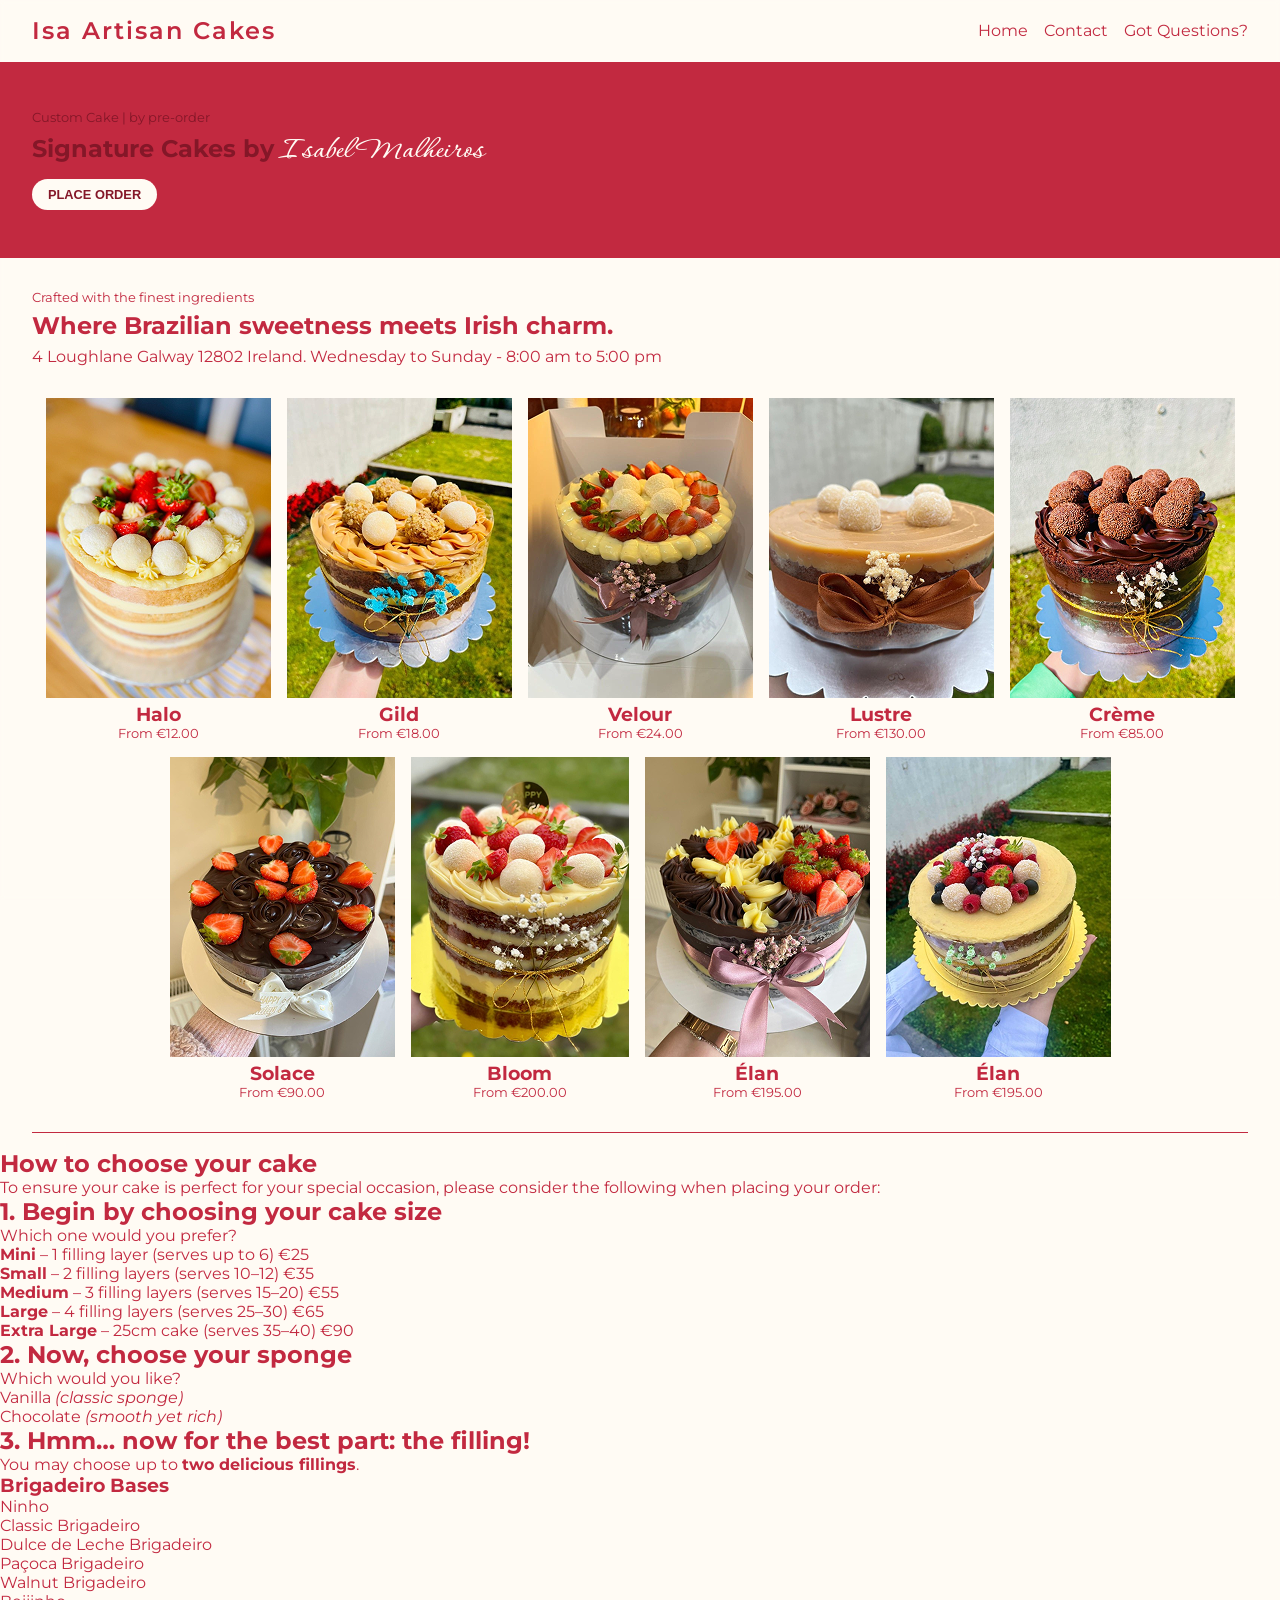
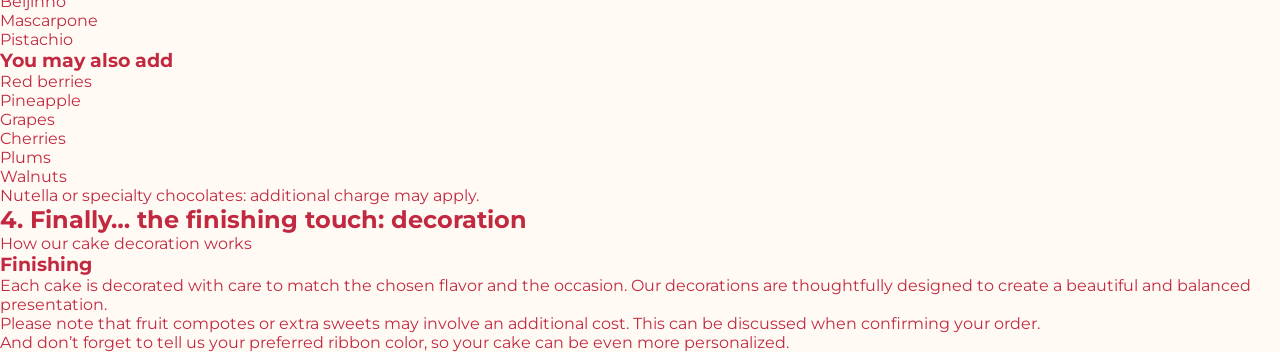
==== signatureCakes.html @ b4a05078 "Add site assets, styles and pages Add initial website content for Isa Artisan Cakes: include Brittan" ====
<!DOCTYPE html>
<html lang="en">
<head>
    <link rel="preconnect" href="https://fonts.googleapis.com">
    <link rel="preconnect" href="https://fonts.gstatic.com" crossorigin>
    <meta charset="UTF-8">
    <meta name="viewport" content="width=device-width, initial-scale=1.0">
    <title>Signature Cakes</title>
    <link rel="stylesheet" href="signatureCakes.css">
    <link href="https://fonts.googleapis.com/css2?family=Corinthia:wght@400;700&family=Montserrat:ital,wght@0,100..900;1,100..900&display=swap" rel="stylesheet">
</head>
<body>
        <header>
        <div class="header_logo">
            <span class="full-name">Isa Artisan Cakes</span>
            <span class="short-name">Isa Cakes</span>
        </div>
        
        <nav class="bigScreenMenuTab">
            <ul>
                <li><a href="#">Home</a></li>
                <li><a href="#">Contact</a></li>
                <li><a href="#">Got Questions?</a></li>
            </ul>
        </nav>

        <button class="hamburgerIcon" id="hamburguerIcon"  aria-label="Open menu" onclick="OpenTab()"><img src="assets/images/menuLight.png" alt=""></button>

        <nav class="hamburguerMenuTab" id="menuTab">
            <button class="closeIcon" id="closeIcon"  aria-label="close menu" onclick="CloseTab()"><img src="assets/images/close.png" alt=""></button>
            
            <ul>
                <li><a href="#">Home</a></li>
                <li><a href="#">Contact</a></li>
                <li><a href="#">Got Questions?</a></li>
            </ul>
        </nav>
    </header>

    <section class="firstSection">
        <p class="preOrder">Custom Cake | by pre-order</p>
        <h1>Signature Cakes by <span class="name">Isabel Malheiros</span> </h1>
        <button>PLACE ORDER</button>
    </section>

    <main>
        <div class="txtMain">
            <p class="craft">Crafted with the finest ingredients</p>
            <p class="emphasis">Where Brazilian sweetness meets Irish charm.</p>
            <p class="adress">4 Loughlane Galway 12802 Ireland. Wednesday to Sunday - 8:00 am to 5:00 pm</p>
        </div>
         <section id="images-creations">

            <figure>
                <img src="assets/images/2.png" alt="">
                <figcaption>
                    <h2>Halo</h2>
                    <p>From €12.00</p>
                </figcaption>
            </figure>
            <figure>
                <img src="assets/images/3.png" alt="">
                <figcaption>
                    <h2>Gild</h2>
                    <p>From €18.00</p>
                </figcaption>
            </figure>
            <figure>
                <img src="assets/images/5.png" alt="">
                <figcaption>
                    <h2>Velour</h2>
                    <p>From €24.00</p>
                </figcaption>
            </figure>

            <figure>
                <img src="assets/images/6.png" alt="">
                <figcaption>
                    <h2>Lustre</h2>
                    <p>From €130.00</p>
                </figcaption>
            </figure>
            <figure>
                <img src="assets/images/7.png" alt="">
                <figcaption>
                    <h2>Crème</h2>
                    <p>From €85.00</p>
                </figcaption>
            </figure>
            <figure>
                <img src="assets/images/8.png" alt="">
                <figcaption>
                    <h2>Solace</h2>
                    <p>From €90.00</p>
                </figcaption>
            </figure>
            <figure>
                <img src="assets/images/9.png" alt="">
                <figcaption>
                    <h2>Bloom</h2>
                    <p>From €200.00</p>
                </figcaption>
            </figure>
            <figure>
                <img src="assets/images/10.png" alt="">
                <figcaption>
                    <h2>Élan</h2>
                    <p>From €195.00</p>
                </figcaption>
            </figure>
            <figure>
                <img src="assets/images/11.png" alt="">
                <figcaption>
                    <h2>Élan</h2>
                    <p>From €195.00</p>
                </figcaption>
            </figure>
        </section>

        <section class="choosingCake">
            <h2>How to choose your cake</h2>
            <p>To ensure your cake is perfect for your special occasion, please consider the following when placing your order:</p>

            <div class="step">
                <h2>1. Begin by choosing your cake size</h2>
                <p class="subtitle">Which one would you prefer?</p>

        <ul class="options">
            <li>
                <span><strong>Mini</strong> – 1 filling layer (serves up to 6)</span>
                <span class="price">€25</span>
            </li>

            <li>
                <span><strong>Small</strong> – 2 filling layers (serves 10–12)</span>
                <span class="price">€35</span>
            </li>

            <li>
                <span><strong>Medium</strong> – 3 filling layers (serves 15–20)</span>
                <span class="price">€55</span>
            </li>

            <li>
                <span><strong>Large</strong> – 4 filling layers (serves 25–30)</span>
                <span class="price">€65</span>
            </li>

            <li>
                <span><strong>Extra Large</strong> – 25cm cake (serves 35–40)</span>
                <span class="price">€90</span>
            </li>
        </ul>
    </div>


    <div class="step">
        <h2>2. Now, choose your sponge</h2>
        <p class="subtitle">Which would you like?</p>

        <ul class="options">
            <li>Vanilla <em>(classic sponge)</em></li>
            <li>Chocolate <em>(smooth yet rich)</em></li>
        </ul>
    </div>

    <h2>3. Hmm… now for the best part: the filling!</h2>
<p>You may choose up to <strong>two delicious fillings</strong>.</p>

<div class="fillings">

<div class="filling-group">
<h3>Brigadeiro Bases</h3>
<ul>
<li>Ninho</li>
<li>Classic Brigadeiro</li>
<li>Dulce de Leche Brigadeiro</li>
<li>Paçoca Brigadeiro</li>
<li>Walnut Brigadeiro</li>
<li>Beijinho</li>
<li>Mascarpone</li>
<li>Pistachio</li>
</ul>
</div>

<div class="filling-group">
<h3>You may also add</h3>
<ul>
<li>Red berries</li>
<li>Pineapple</li>
<li>Grapes</li>
<li>Cherries</li>
<li>Plums</li>
<li>Walnuts</li>
</ul>

<p class="extra-note">
Nutella or specialty chocolates: additional charge may apply.
</p>

</div>

</div>
</section>


<section class="step4">

<h2>4. Finally… the finishing touch: decoration</h2>
<p class="subtitle">How our cake decoration works</p>

<div class="finalization">

<h3>Finishing</h3>

<p>
Each cake is decorated with care to match the chosen flavor and the occasion.
Our decorations are thoughtfully designed to create a beautiful and balanced presentation.
</p>

<p>
Please note that fruit compotes or extra sweets may involve an additional cost.
This can be discussed when confirming your order.
</p>

<p>
And don’t forget to tell us your preferred ribbon color,
so your cake can be even more personalized.
</p>

</div>

        </section>
    </main>
</body>


<script>

    function OpenTab() {
        let menuTab = document.getElementById("menuTab");
        if(menuTab.style.display === "block"){
            menuTab.style.display = "none";
        } else {
            menuTab.style.display = "block";}
            }
            
    function CloseTab() {
        let menuTab = document.getElementById("menuTab");
        menuTab.style.display = "none";
    }
</script>
</html>
---- signatureCakes.css ----
@import url(global.css);
    /* font-family: "brittany", sans-serif; */


body{
    width: 100vw;
    height: 100vh;
    font-family: "Montserrat", sans-serif;
    color: var(--mainColor);
    background-color: var(--colorFontbright2);
    backdrop-filter: blur(2px);
    @font-face {
    font-family: 'brittany';
    src: url(BrittanySignature.ttf) format('truetype');
    font-weight: normal;
}

}

/* ================HEADER================== */

header{
    display: flex;
    justify-content: space-between;
    padding: 1rem 2rem;
    border-bottom: .05rem solid var(--colorFontbright2);
    /* border-bottom: .5px solid var(--colorFontbright2); */
}

.header_logo .short-name{
    display: none;
}

.header_logo .full-name{
    display: inline;
    font-size: 1.5rem;
    letter-spacing: 2px;
    font-weight: 600;
}

/* header .header_logo{
    border: 1px solid rgb(252, 2, 2);
} */

header nav{
    /* border: 1px solid rgb(98, 243, 14); */
    display: flex;
    align-items: center;
}

header nav ul{
    display: flex;
    gap: 1rem;
    list-style: none;
    /* border: 1px solid rgb(252, 2, 2); */
}

header nav ul a{
    text-decoration: none;
    color: var(--mainColor);
}
header nav ul a:hover{
    color: var(--mainColor);
    font-weight: 400;
}

.hamburgerIcon{
    display: none;
}

.hamburguerMenuTab{
    display: none;
}


/* ====================FirstSection=========== */

.firstSection{
    background-color: var(--mainColor);
    color: var(--mainColorDark);
    padding: 3rem 2rem;
}

section .preOrder{
    font-size: .8rem;
    color: var(--mainColorDark);
    margin-bottom: .5rem;
}

section h1{
    font-size: 1.5rem;
    margin: .5rem 0rem;
}

section .name{
    font-family: "Corinthia", cursive;
    font-size: 2rem;
    color: var(--colorFontbright2);
}



section button{
    padding: .5rem 1rem;
    background-color: var(--colorFontbright2);
    border: none;
    border-radius: 20px;
    padding: .5rem 1rem;
    font-weight: 600;
    color: var(--mainColorDark);
    font-size: .8rem;
    cursor: pointer;
}

/* ====================Main=========== */

.txtMain{
    /* border: 1px solid rgb(252, 2, 2); */
    display: flex;
    flex-direction: column;
    gap: .4rem;
    margin: 2rem 2rem;
}

.craft{
    font-size: .8rem;
}

.emphasis{
    font-size: 1.5rem;
    font-weight: 700;
}

.adress{
    font-size: 1rem;
}

/* =====================Creations===========  */
#images-creations{
    border-bottom: .5px solid var(--mainColor);
    display: flex;
    justify-content: center;
    align-items: center;
    flex-wrap: wrap;
    gap: 1rem;
    margin: 1rem 2rem;
    text-align: center;
    padding-bottom: 2rem;
}

#images-creations h2{
    font-size: 1.2rem;
}

#images-creations p{
    font-size: .8rem;
}
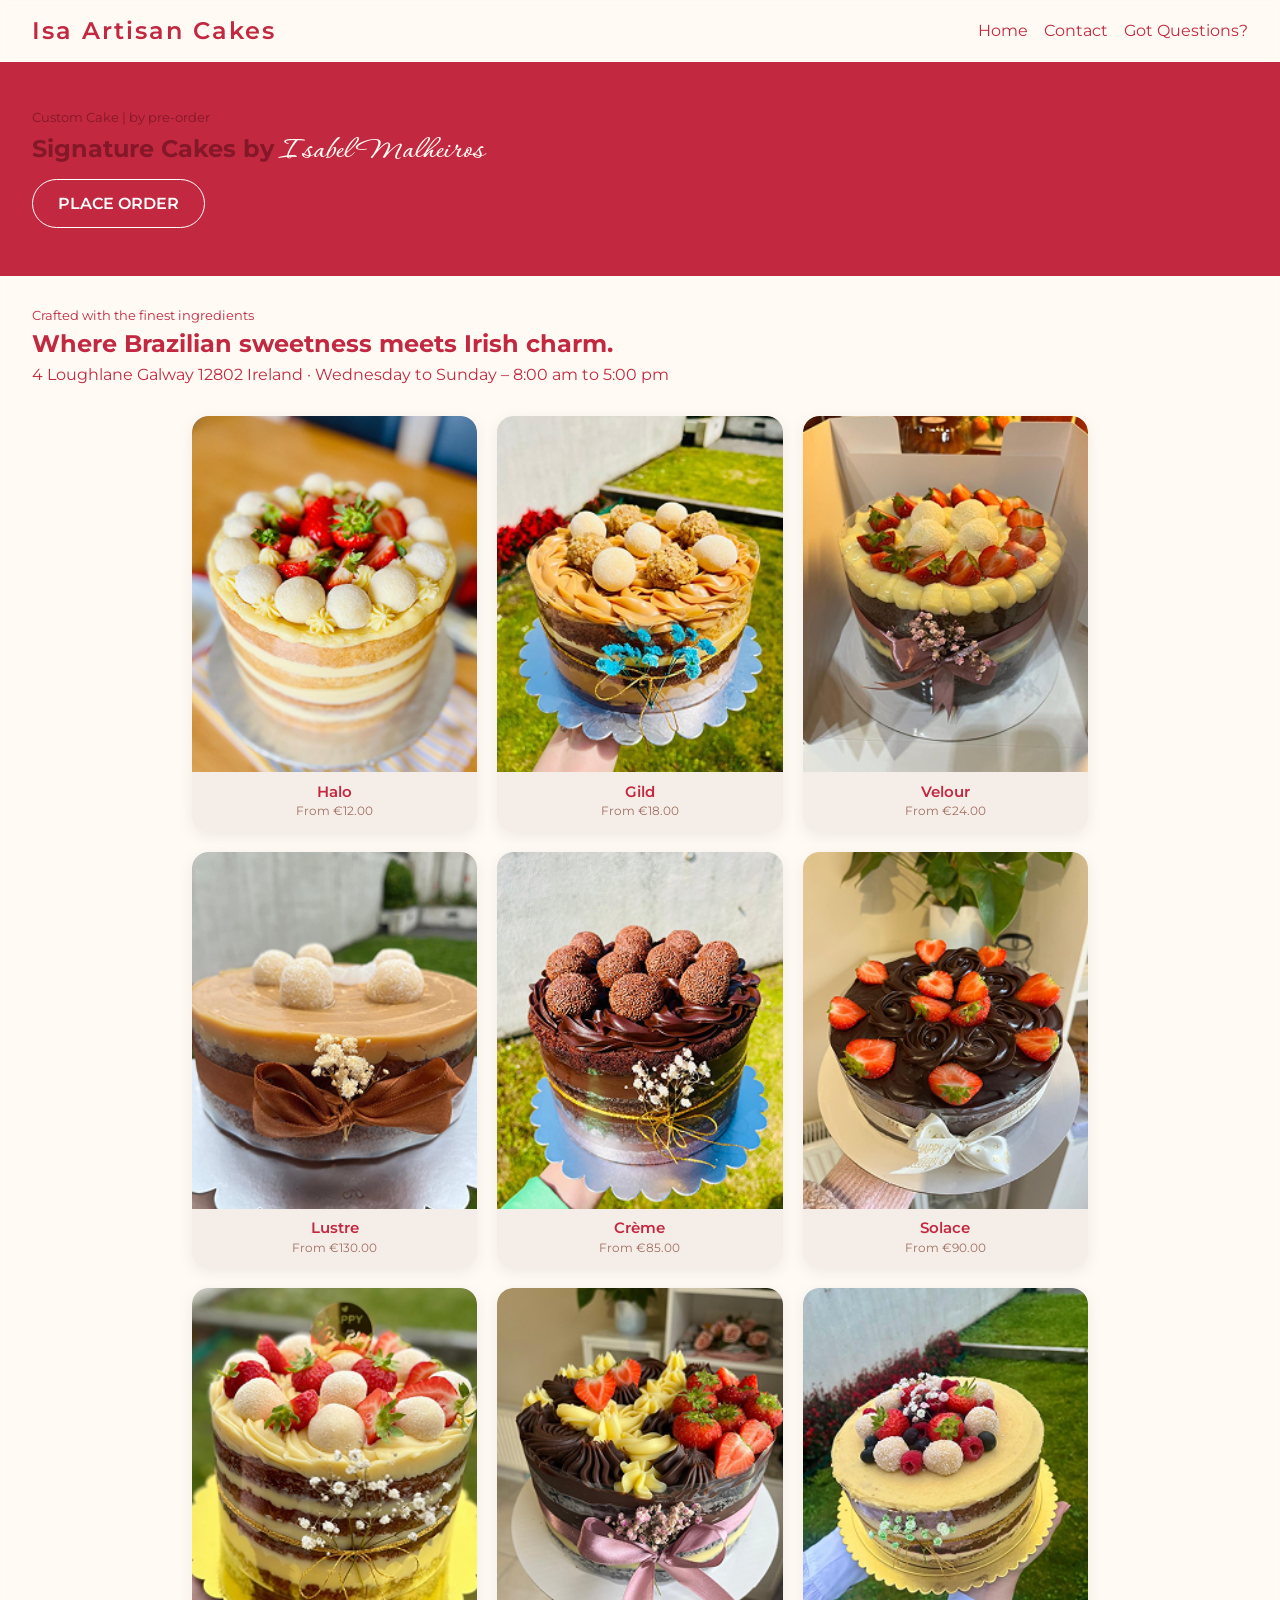
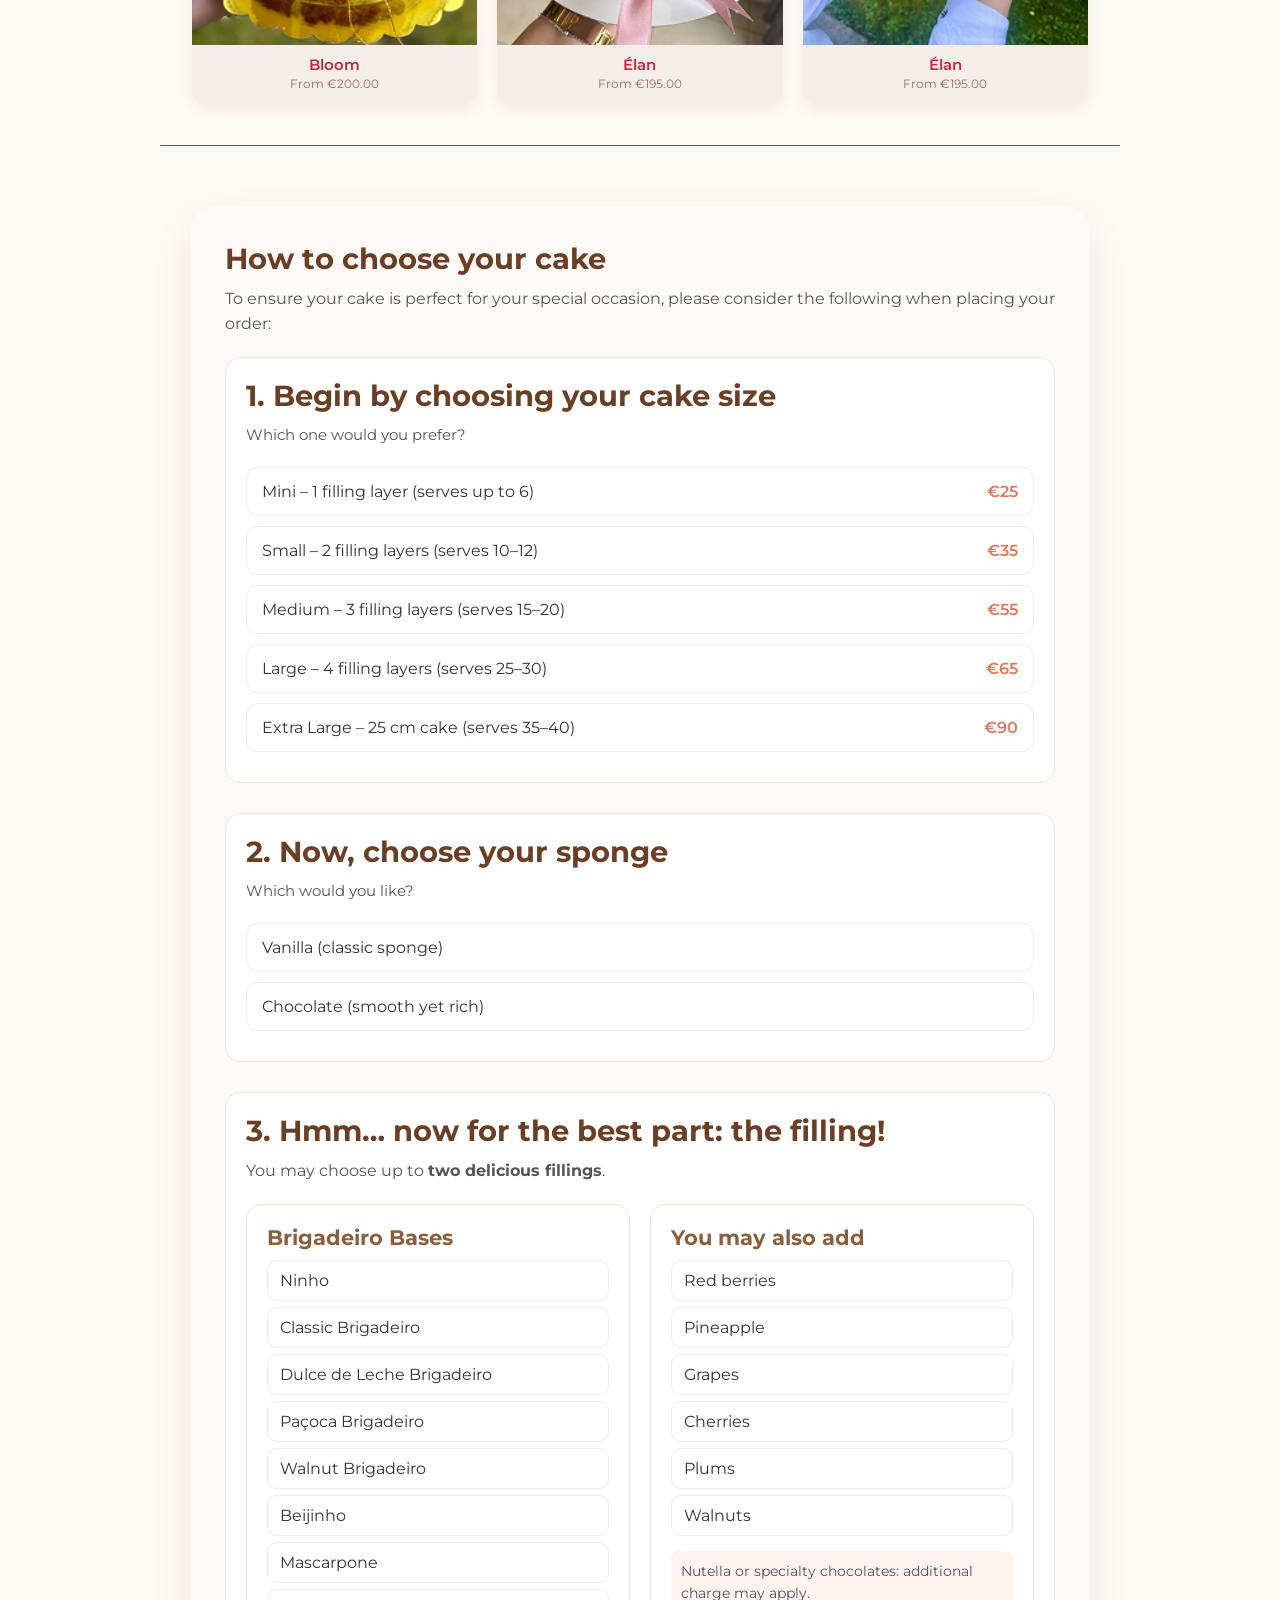
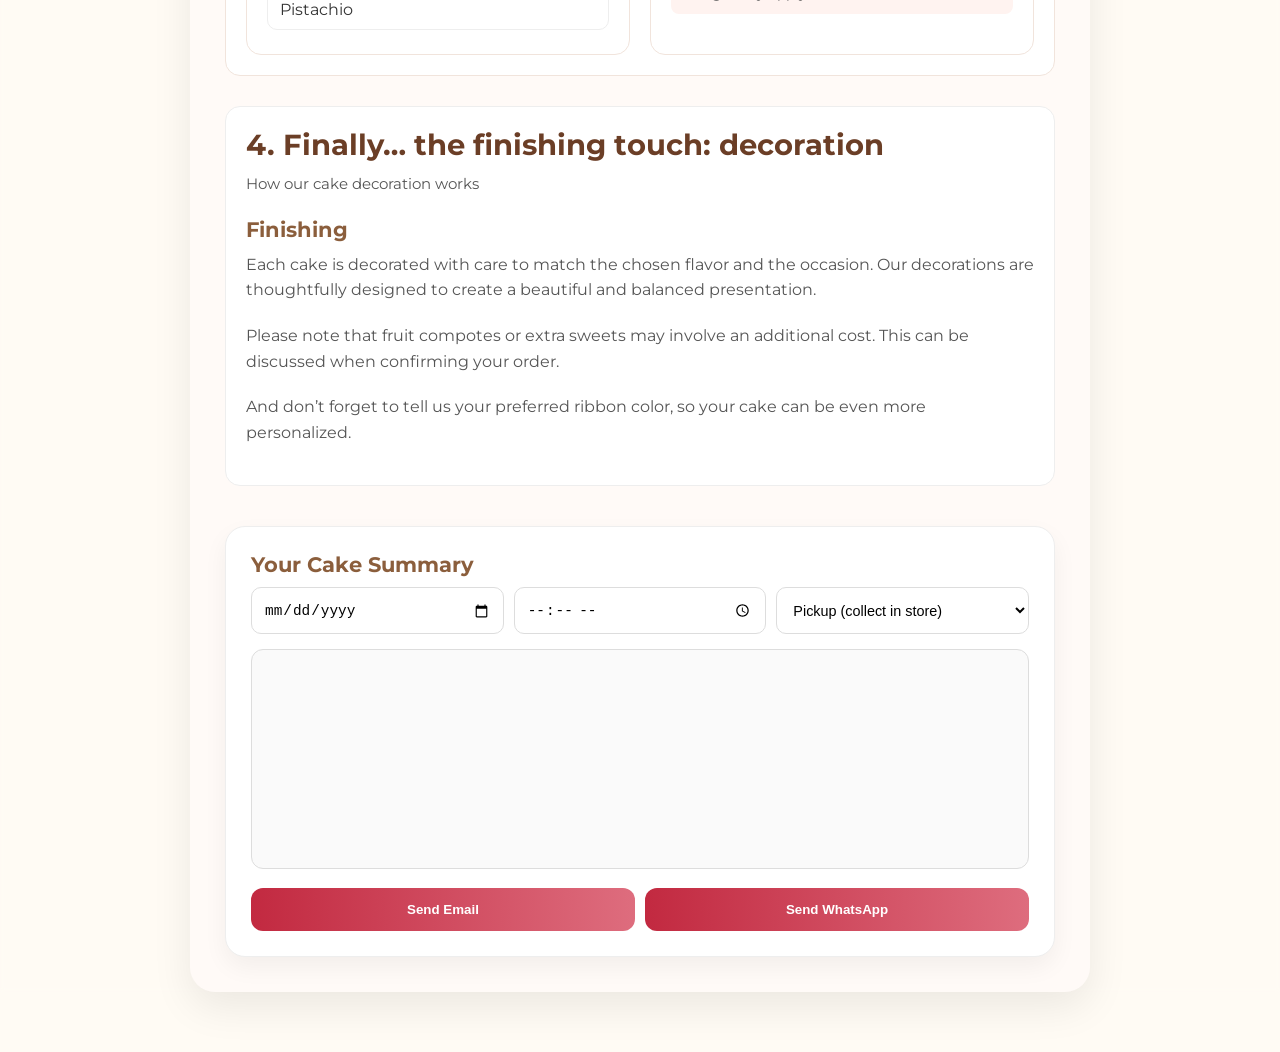
==== commit 32ae2968: "update css" ====
--- a/signatureCakes.html
+++ b/signatureCakes.html
@@ -1,253 +1,387 @@
 <!DOCTYPE html>
 <html lang="en">
-<head>
-    <link rel="preconnect" href="https://fonts.googleapis.com">
-    <link rel="preconnect" href="https://fonts.gstatic.com" crossorigin>
-    <meta charset="UTF-8">
-    <meta name="viewport" content="width=device-width, initial-scale=1.0">
-    <title>Signature Cakes</title>
-    <link rel="stylesheet" href="signatureCakes.css">
-    <link href="https://fonts.googleapis.com/css2?family=Corinthia:wght@400;700&family=Montserrat:ital,wght@0,100..900;1,100..900&display=swap" rel="stylesheet">
-</head>
-<body>
-        <header>
-        <div class="header_logo">
-            <span class="full-name">Isa Artisan Cakes</span>
-            <span class="short-name">Isa Cakes</span>
-        </div>
-        
-        <nav class="bigScreenMenuTab">
-            <ul>
-                <li><a href="#">Home</a></li>
-                <li><a href="#">Contact</a></li>
-                <li><a href="#">Got Questions?</a></li>
+  <head>
+    <meta charset="UTF-8" />
+    <meta name="viewport" content="width=device-width, initial-scale=1.0" />
+    <title>Isa Artisan Cakes</title>
+
+    <!-- Fonts -->
+    <link rel="preconnect" href="https://fonts.googleapis.com" />
+    <link rel="preconnect" href="https://fonts.gstatic.com" crossorigin />
+    <link
+      href="https://fonts.googleapis.com/css2?family=Corinthia:wght@400;700&family=Montserrat:ital,wght@0,100..900;1,100..900&display=swap"
+      rel="stylesheet"
+    />
+
+    <!-- Styles -->
+    <link rel="stylesheet" href="signatureCakes.css" />
+  </head>
+
+  <body>
+
+    <!-- ===================== HEADER ===================== -->
+    <header>
+
+      <div class="header_logo">
+        <span class="full-name">Isa Artisan Cakes</span>
+        <span class="short-name">Isa Cakes</span>
+      </div>
+
+      <!-- Desktop nav -->
+      <nav class="bigScreenMenuTab" aria-label="Main navigation">
+        <ul>
+          <li><a href="index.html">Home</a></li>
+          <li><a href="#">Contact</a></li>
+          <li><a href="#">Got Questions?</a></li>
+        </ul>
+      </nav>
+
+      <!-- Hamburger button -->
+      <button
+        class="hamburgerIcon"
+        id="hamburgerIcon"
+        aria-label="Open menu"
+        aria-expanded="false"
+        aria-controls="mobileMenu"
+        onclick="toggleMenu()"
+      >
+        <span></span>
+        <span></span>
+        <span></span>
+      </button>
+
+      <!-- Mobile nav -->
+      <nav
+        class="hamburguerMenuTab"
+        id="mobileMenu"
+        aria-label="Mobile navigation"
+        aria-hidden="true"
+      >
+        <ul>
+          <li><a href="#" onclick="closeMenu()">Home</a></li>
+          <li><a href="#" onclick="closeMenu()">Contact</a></li>
+          <li><a href="#" onclick="closeMenu()">Got Questions?</a></li>
+        </ul>
+      </nav>
+
+    </header>
+
+    <!-- ===================== HERO ===================== -->
+    <section class="firstSection" aria-label="Hero">
+      <p class="preOrder">Custom Cake | by pre-order</p>
+      <h1>Signature Cakes by <span class="name">Isabel Malheiros</span></h1>
+      <a href="#chooseCake" class="order-btn">PLACE ORDER</a>
+    </section>
+
+    <!-- ===================== MAIN ===================== -->
+    <main>
+
+      <!-- Intro text -->
+      <div class="txtMain">
+        <p class="craft">Crafted with the finest ingredients</p>
+        <p class="emphasis">Where Brazilian sweetness meets Irish charm.</p>
+        <p class="adress">4 Loughlane Galway 12802 Ireland &middot; Wednesday to Sunday &ndash; 8:00&nbsp;am to 5:00&nbsp;pm</p>
+      </div>
+
+      <!-- ===== Creations gallery ===== -->
+      <section id="images-creations" aria-label="Our creations">
+
+        <figure>
+          <img src="assets/images/2.png" alt="Halo cake" loading="lazy" />
+          <figcaption>
+            <h2>Halo</h2>
+            <p>From &euro;12.00</p>
+          </figcaption>
+        </figure>
+
+        <figure>
+          <img src="assets/images/3.png" alt="Gild cake" loading="lazy" />
+          <figcaption>
+            <h2>Gild</h2>
+            <p>From &euro;18.00</p>
+          </figcaption>
+        </figure>
+
+        <figure>
+          <img src="assets/images/5.png" alt="Velour cake" loading="lazy" />
+          <figcaption>
+            <h2>Velour</h2>
+            <p>From &euro;24.00</p>
+          </figcaption>
+        </figure>
+
+        <figure>
+          <img src="assets/images/6.png" alt="Lustre cake" loading="lazy" />
+          <figcaption>
+            <h2>Lustre</h2>
+            <p>From &euro;130.00</p>
+          </figcaption>
+        </figure>
+
+        <figure>
+          <img src="assets/images/7.png" alt="Crème cake" loading="lazy" />
+          <figcaption>
+            <h2>Cr&egrave;me</h2>
+            <p>From &euro;85.00</p>
+          </figcaption>
+        </figure>
+
+        <figure>
+          <img src="assets/images/8.png" alt="Solace cake" loading="lazy" />
+          <figcaption>
+            <h2>Solace</h2>
+            <p>From &euro;90.00</p>
+          </figcaption>
+        </figure>
+
+        <figure>
+          <img src="assets/images/9.png" alt="Bloom cake" loading="lazy" />
+          <figcaption>
+            <h2>Bloom</h2>
+            <p>From &euro;200.00</p>
+          </figcaption>
+        </figure>
+
+        <figure>
+          <img src="assets/images/10.png" alt="Élan cake" loading="lazy" />
+          <figcaption>
+            <h2>&Eacute;lan</h2>
+            <p>From &euro;195.00</p>
+          </figcaption>
+        </figure>
+
+        <figure>
+          <img src="assets/images/11.png" alt="Élan variant cake" loading="lazy" />
+          <figcaption>
+            <h2>&Eacute;lan</h2>
+            <p>From &euro;195.00</p>
+          </figcaption>
+        </figure>
+
+      </section>
+
+      <!-- ===== Order / Cake chooser ===== -->
+      <section class="choosingCake" id="chooseCake" aria-label="Choose your cake">
+
+        <h2>How to choose your cake</h2>
+        <p>To ensure your cake is perfect for your special occasion, please consider the following when placing your order:</p>
+
+        <!-- STEP 1 — Size -->
+        <div class="step">
+          <h2>1. Begin by choosing your cake size</h2>
+          <p class="subtitle">Which one would you prefer?</p>
+          <ul class="options" data-type="size" role="listbox" aria-label="Cake size">
+            <li data-value="Mini" role="option" aria-selected="false">Mini &ndash; 1 filling layer (serves up to 6) <span class="price">&euro;25</span></li>
+            <li data-value="Small" role="option" aria-selected="false">Small &ndash; 2 filling layers (serves 10&ndash;12) <span class="price">&euro;35</span></li>
+            <li data-value="Medium" role="option" aria-selected="false">Medium &ndash; 3 filling layers (serves 15&ndash;20) <span class="price">&euro;55</span></li>
+            <li data-value="Large" role="option" aria-selected="false">Large &ndash; 4 filling layers (serves 25&ndash;30) <span class="price">&euro;65</span></li>
+            <li data-value="Extra Large" role="option" aria-selected="false">Extra Large &ndash; 25&nbsp;cm cake (serves 35&ndash;40) <span class="price">&euro;90</span></li>
+          </ul>
+        </div>
+
+        <!-- STEP 2 — Sponge -->
+        <div class="step">
+          <h2>2. Now, choose your sponge</h2>
+          <p class="subtitle">Which would you like?</p>
+          <ul class="options" data-type="sponge" role="listbox" aria-label="Sponge type">
+            <li data-value="Vanilla" role="option" aria-selected="false">Vanilla (classic sponge)</li>
+            <li data-value="Chocolate" role="option" aria-selected="false">Chocolate (smooth yet rich)</li>
+          </ul>
+        </div>
+
+        <!-- STEP 3 — Fillings -->
+        <div class="step">
+          <h2>3. Hmm&hellip; now for the best part: the filling!</h2>
+          <p>You may choose up to <strong>two delicious fillings</strong>.</p>
+
+          <div class="fillings">
+
+          <div class="filling-group">
+            <h3>Brigadeiro Bases</h3>
+            <ul class="options multi" data-type="fillings" role="listbox" aria-multiselectable="true" aria-label="Brigadeiro fillings">
+              <li data-value="Ninho" role="option" aria-selected="false">Ninho</li>
+              <li data-value="Classic Brigadeiro" role="option" aria-selected="false">Classic Brigadeiro</li>
+              <li data-value="Dulce de Leche Brigadeiro" role="option" aria-selected="false">Dulce de Leche Brigadeiro</li>
+              <li data-value="Paçoca Brigadeiro" role="option" aria-selected="false">Pa&ccedil;oca Brigadeiro</li>
+              <li data-value="Walnut Brigadeiro" role="option" aria-selected="false">Walnut Brigadeiro</li>
+              <li data-value="Beijinho" role="option" aria-selected="false">Beijinho</li>
+              <li data-value="Mascarpone" role="option" aria-selected="false">Mascarpone</li>
+              <li data-value="Pistachio" role="option" aria-selected="false">Pistachio</li>
             </ul>
-        </nav>
-
-        <button class="hamburgerIcon" id="hamburguerIcon"  aria-label="Open menu" onclick="OpenTab()"><img src="assets/images/menuLight.png" alt=""></button>
-
-        <nav class="hamburguerMenuTab" id="menuTab">
-            <button class="closeIcon" id="closeIcon"  aria-label="close menu" onclick="CloseTab()"><img src="assets/images/close.png" alt=""></button>
-            
-            <ul>
-                <li><a href="#">Home</a></li>
-                <li><a href="#">Contact</a></li>
-                <li><a href="#">Got Questions?</a></li>
+          </div>
+
+          <div class="filling-group">
+            <h3>You may also add</h3>
+            <ul class="options multi" data-type="fillings" role="listbox" aria-multiselectable="true" aria-label="Extra fillings">
+              <li data-value="Red berries" role="option" aria-selected="false">Red berries</li>
+              <li data-value="Pineapple" role="option" aria-selected="false">Pineapple</li>
+              <li data-value="Grapes" role="option" aria-selected="false">Grapes</li>
+              <li data-value="Cherries" role="option" aria-selected="false">Cherries</li>
+              <li data-value="Plums" role="option" aria-selected="false">Plums</li>
+              <li data-value="Walnuts" role="option" aria-selected="false">Walnuts</li>
             </ul>
-        </nav>
-    </header>
-
-    <section class="firstSection">
-        <p class="preOrder">Custom Cake | by pre-order</p>
-        <h1>Signature Cakes by <span class="name">Isabel Malheiros</span> </h1>
-        <button>PLACE ORDER</button>
-    </section>
-
-    <main>
-        <div class="txtMain">
-            <p class="craft">Crafted with the finest ingredients</p>
-            <p class="emphasis">Where Brazilian sweetness meets Irish charm.</p>
-            <p class="adress">4 Loughlane Galway 12802 Ireland. Wednesday to Sunday - 8:00 am to 5:00 pm</p>
-        </div>
-         <section id="images-creations">
-
-            <figure>
-                <img src="assets/images/2.png" alt="">
-                <figcaption>
-                    <h2>Halo</h2>
-                    <p>From €12.00</p>
-                </figcaption>
-            </figure>
-            <figure>
-                <img src="assets/images/3.png" alt="">
-                <figcaption>
-                    <h2>Gild</h2>
-                    <p>From €18.00</p>
-                </figcaption>
-            </figure>
-            <figure>
-                <img src="assets/images/5.png" alt="">
-                <figcaption>
-                    <h2>Velour</h2>
-                    <p>From €24.00</p>
-                </figcaption>
-            </figure>
-
-            <figure>
-                <img src="assets/images/6.png" alt="">
-                <figcaption>
-                    <h2>Lustre</h2>
-                    <p>From €130.00</p>
-                </figcaption>
-            </figure>
-            <figure>
-                <img src="assets/images/7.png" alt="">
-                <figcaption>
-                    <h2>Crème</h2>
-                    <p>From €85.00</p>
-                </figcaption>
-            </figure>
-            <figure>
-                <img src="assets/images/8.png" alt="">
-                <figcaption>
-                    <h2>Solace</h2>
-                    <p>From €90.00</p>
-                </figcaption>
-            </figure>
-            <figure>
-                <img src="assets/images/9.png" alt="">
-                <figcaption>
-                    <h2>Bloom</h2>
-                    <p>From €200.00</p>
-                </figcaption>
-            </figure>
-            <figure>
-                <img src="assets/images/10.png" alt="">
-                <figcaption>
-                    <h2>Élan</h2>
-                    <p>From €195.00</p>
-                </figcaption>
-            </figure>
-            <figure>
-                <img src="assets/images/11.png" alt="">
-                <figcaption>
-                    <h2>Élan</h2>
-                    <p>From €195.00</p>
-                </figcaption>
-            </figure>
-        </section>
-
-        <section class="choosingCake">
-            <h2>How to choose your cake</h2>
-            <p>To ensure your cake is perfect for your special occasion, please consider the following when placing your order:</p>
-
-            <div class="step">
-                <h2>1. Begin by choosing your cake size</h2>
-                <p class="subtitle">Which one would you prefer?</p>
-
-        <ul class="options">
-            <li>
-                <span><strong>Mini</strong> – 1 filling layer (serves up to 6)</span>
-                <span class="price">€25</span>
-            </li>
-
-            <li>
-                <span><strong>Small</strong> – 2 filling layers (serves 10–12)</span>
-                <span class="price">€35</span>
-            </li>
-
-            <li>
-                <span><strong>Medium</strong> – 3 filling layers (serves 15–20)</span>
-                <span class="price">€55</span>
-            </li>
-
-            <li>
-                <span><strong>Large</strong> – 4 filling layers (serves 25–30)</span>
-                <span class="price">€65</span>
-            </li>
-
-            <li>
-                <span><strong>Extra Large</strong> – 25cm cake (serves 35–40)</span>
-                <span class="price">€90</span>
-            </li>
-        </ul>
-    </div>
-
-
-    <div class="step">
-        <h2>2. Now, choose your sponge</h2>
-        <p class="subtitle">Which would you like?</p>
-
-        <ul class="options">
-            <li>Vanilla <em>(classic sponge)</em></li>
-            <li>Chocolate <em>(smooth yet rich)</em></li>
-        </ul>
-    </div>
-
-    <h2>3. Hmm… now for the best part: the filling!</h2>
-<p>You may choose up to <strong>two delicious fillings</strong>.</p>
-
-<div class="fillings">
-
-<div class="filling-group">
-<h3>Brigadeiro Bases</h3>
-<ul>
-<li>Ninho</li>
-<li>Classic Brigadeiro</li>
-<li>Dulce de Leche Brigadeiro</li>
-<li>Paçoca Brigadeiro</li>
-<li>Walnut Brigadeiro</li>
-<li>Beijinho</li>
-<li>Mascarpone</li>
-<li>Pistachio</li>
-</ul>
-</div>
-
-<div class="filling-group">
-<h3>You may also add</h3>
-<ul>
-<li>Red berries</li>
-<li>Pineapple</li>
-<li>Grapes</li>
-<li>Cherries</li>
-<li>Plums</li>
-<li>Walnuts</li>
-</ul>
-
-<p class="extra-note">
-Nutella or specialty chocolates: additional charge may apply.
-</p>
-
-</div>
-
-</div>
-</section>
-
-
-<section class="step4">
-
-<h2>4. Finally… the finishing touch: decoration</h2>
-<p class="subtitle">How our cake decoration works</p>
-
-<div class="finalization">
-
-<h3>Finishing</h3>
-
-<p>
-Each cake is decorated with care to match the chosen flavor and the occasion.
-Our decorations are thoughtfully designed to create a beautiful and balanced presentation.
-</p>
-
-<p>
-Please note that fruit compotes or extra sweets may involve an additional cost.
-This can be discussed when confirming your order.
-</p>
-
-<p>
-And don’t forget to tell us your preferred ribbon color,
-so your cake can be even more personalized.
-</p>
-
-</div>
-
-        </section>
+            <p class="extra-note">Nutella or specialty chocolates: additional charge may apply.</p>
+          </div>
+
+        </div>
+        </div>
+
+        <!-- STEP 4 — Decoration -->
+        <div class="step step4">
+          <h2>4. Finally&hellip; the finishing touch: decoration</h2>
+          <p class="subtitle">How our cake decoration works</p>
+
+          <div class="finalization">
+            <h3>Finishing</h3>
+            <p>Each cake is decorated with care to match the chosen flavor and the occasion. Our decorations are thoughtfully designed to create a beautiful and balanced presentation.</p>
+            <p>Please note that fruit compotes or extra sweets may involve an additional cost. This can be discussed when confirming your order.</p>
+            <p>And don&rsquo;t forget to tell us your preferred ribbon color, so your cake can be even more personalized.</p>
+          </div>
+        </div>
+
+        <!-- Order summary -->
+        <div class="message-box">
+          <h3>Your Cake Summary</h3>
+
+          <div class="extra-fields">
+            <input type="date" id="cakeDate" aria-label="Cake date" />
+            <input type="time" id="cakeTime" aria-label="Cake time" />
+            <select id="deliveryOption" aria-label="Delivery option">
+              <option value="Pickup">Pickup (collect in store)</option>
+              <option value="Delivery">Home delivery</option>
+            </select>
+          </div>
+
+          <textarea id="finalMessage" readonly aria-label="Order summary" aria-live="polite"></textarea>
+
+          <div class="actions">
+            <button type="button" onclick="sendEmail()">Send Email</button>
+            <button type="button" onclick="sendWhatsApp()">Send WhatsApp</button>
+          </div>
+        </div>
+
+      </section>
+
     </main>
-</body>
-
-
-<script>
-
-    function OpenTab() {
-        let menuTab = document.getElementById("menuTab");
-        if(menuTab.style.display === "block"){
-            menuTab.style.display = "none";
-        } else {
-            menuTab.style.display = "block";}
+
+    <!-- ===================== SCRIPTS ===================== -->
+    <script>
+
+      /* ---- Hamburger menu ---- */
+
+      const hamburgerIcon = document.getElementById("hamburgerIcon");
+      const mobileMenu    = document.getElementById("mobileMenu");
+
+      function toggleMenu() {
+        const isOpen = mobileMenu.classList.toggle("is-open");
+        hamburgerIcon.classList.toggle("is-open", isOpen);
+        hamburgerIcon.setAttribute("aria-expanded", String(isOpen));
+        mobileMenu.setAttribute("aria-hidden",      String(!isOpen));
+      }
+
+      function closeMenu() {
+        mobileMenu.classList.remove("is-open");
+        hamburgerIcon.classList.remove("is-open");
+        hamburgerIcon.setAttribute("aria-expanded", "false");
+        mobileMenu.setAttribute("aria-hidden",      "true");
+      }
+
+      // Close menu when clicking outside
+      document.addEventListener("click", function (e) {
+        if (!hamburgerIcon.contains(e.target) && !mobileMenu.contains(e.target)) {
+          closeMenu();
+        }
+      });
+
+      /* ---- Cake selection state ---- */
+
+      const state = {
+        size:     "",
+        sponge:   "",
+        fillings: []
+      };
+
+      document.querySelectorAll(".options li").forEach(function (item) {
+        item.addEventListener("click", function () {
+          const parent = item.parentElement;
+          const type   = parent.dataset.type;
+          const value  = item.dataset.value;
+
+          if (parent.classList.contains("multi")) {
+            // Multi-select: max 2 fillings
+            if (item.classList.contains("selected")) {
+              item.classList.remove("selected");
+              item.setAttribute("aria-selected", "false");
+              state.fillings = state.fillings.filter(function (f) { return f !== value; });
+            } else {
+              if (state.fillings.length >= 2) {
+                alert("You can select up to 2 fillings.");
+                return;
+              }
+              item.classList.add("selected");
+              item.setAttribute("aria-selected", "true");
+              state.fillings.push(value);
             }
-            
-    function CloseTab() {
-        let menuTab = document.getElementById("menuTab");
-        menuTab.style.display = "none";
-    }
-</script>
+          } else {
+            // Single-select
+            parent.querySelectorAll("li").forEach(function (li) {
+              li.classList.remove("selected");
+              li.setAttribute("aria-selected", "false");
+            });
+            item.classList.add("selected");
+            item.setAttribute("aria-selected", "true");
+            state[type] = value;
+          }
+
+          updateMessage();
+        });
+      });
+
+      /* ---- Live summary update ---- */
+
+      document.getElementById("cakeDate").addEventListener("change", updateMessage);
+      document.getElementById("cakeTime").addEventListener("change", updateMessage);
+      document.getElementById("deliveryOption").addEventListener("change", updateMessage);
+
+      function updateMessage() {
+        const rawDate  = document.getElementById("cakeDate").value;
+        const time     = document.getElementById("cakeTime").value;
+        const delivery = document.getElementById("deliveryOption").value;
+
+        let date = "Not informed";
+        if (rawDate) {
+          const [year, month, day] = rawDate.split("-");
+          date = day + "/" + month + "/" + year;
+        }
+
+        const message =
+          "Hello! 😊\n\n" +
+          "I would love to order a cake with the following details:\n\n" +
+          "• Size: "     + (state.size     || "Not selected") + "\n" +
+          "• Sponge: "   + (state.sponge   || "Not selected") + "\n" +
+          "• Fillings: " + (state.fillings.length ? state.fillings.join(", ") : "Not selected") + "\n\n" +
+          "• Date: "     + date + "\n" +
+          "• Time: "     + (time || "Not informed") + "\n" +
+          "• Delivery: " + (delivery === "Delivery" ? "Home delivery" : "Pickup at store") + "\n\n" +
+          "Please let me know availability and next steps.\n\n" +
+          "Thank you so much! 🍰";
+
+        document.getElementById("finalMessage").value = message;
+      }
+
+      /* ---- Send actions ---- */
+
+      function sendEmail() {
+        var message = encodeURIComponent(document.getElementById("finalMessage").value);
+        window.location.href = "mailto:your@email.com?subject=Cake%20Order&body=" + message;
+      }
+
+      function sendWhatsApp() {
+        var message = encodeURIComponent(document.getElementById("finalMessage").value);
+        window.open("https://api.whatsapp.com/send?phone=353830614725&text=" + message, "_blank");
+      }
+
+    </script>
+
+  </body>
 </html>
--- a/signatureCakes.css
+++ b/signatureCakes.css
@@ -1,157 +1,675 @@
 @import url(global.css);
-    /* font-family: "brittany", sans-serif; */
-
-
-body{
-    width: 100vw;
-    height: 100vh;
-    font-family: "Montserrat", sans-serif;
-    color: var(--mainColor);
-    background-color: var(--colorFontbright2);
-    backdrop-filter: blur(2px);
-    @font-face {
-    font-family: 'brittany';
-    src: url(BrittanySignature.ttf) format('truetype');
-    font-weight: normal;
-}
-
-}
-
-/* ================HEADER================== */
-
-header{
+
+/* ============================================================
+   FONTS
+   ============================================================ */
+
+@font-face {
+  font-family: "brittany";
+  src: url(BrittanySignature.ttf) format("truetype");
+  font-weight: normal;
+}
+
+/* ============================================================
+   BASE
+   ============================================================ */
+
+*,
+*::before,
+*::after {
+  box-sizing: border-box;
+  margin: 0;
+  padding: 0;
+}
+
+body {
+  min-height: 100vh;
+  font-family: "Montserrat", sans-serif;
+  color: var(--mainColor);
+  background-color: var(--colorFontbright2);
+  backdrop-filter: blur(2px);
+}
+
+/* ============================================================
+   HEADER
+   ============================================================ */
+
+header {
+  display: flex;
+  justify-content: space-between;
+  align-items: center;
+  padding: 1rem 2rem;
+  border-bottom: 0.05rem solid var(--colorFontbright2);
+  position: relative;
+}
+
+/* Logo */
+.header_logo .full-name {
+  display: inline;
+  font-size: 1.5rem;
+  letter-spacing: 2px;
+  font-weight: 600;
+}
+
+.header_logo .short-name {
+  display: none;
+}
+
+/* Nav */
+header nav ul {
+  display: flex;
+  gap: 1rem;
+  list-style: none;
+}
+
+header nav ul a {
+  text-decoration: none;
+  color: var(--mainColor);
+  transition: font-weight 0.15s;
+}
+
+header nav ul a:hover {
+  font-weight: 400;
+}
+
+/* Hamburger icon — hidden on desktop */
+.hamburgerIcon {
+  display: none;
+  flex-direction: column;
+  justify-content: space-between;
+  width: 24px;
+  height: 18px;
+  cursor: pointer;
+  z-index: 200;
+  background: none;
+  border: none;
+  padding: 0;
+}
+
+.hamburgerIcon span {
+  display: block;
+  width: 100%;
+  height: 2px;
+  background-color: var(--mainColor);
+  border-radius: 2px;
+  transition: transform 0.3s, opacity 0.3s;
+}
+
+/* Hamburger open state — JS should toggle .is-open on the icon */
+.hamburgerIcon.is-open span:nth-child(1) {
+  transform: translateY(8px) rotate(45deg);
+}
+
+.hamburgerIcon.is-open span:nth-child(2) {
+  opacity: 0;
+}
+
+.hamburgerIcon.is-open span:nth-child(3) {
+  transform: translateY(-8px) rotate(-45deg);
+}
+
+/* Mobile slide-down menu — hidden by default */
+.hamburguerMenuTab {
+  display: none;
+  flex-direction: column;
+  gap: 0;
+  position: absolute;
+  top: 100%;
+  left: 0;
+  right: 0;
+  background-color: var(--colorFontbright2);
+  border-top: 0.05rem solid var(--mainColor);
+  z-index: 100;
+  list-style: none;
+}
+
+.hamburguerMenuTab.is-open {
+  display: flex;
+}
+
+.hamburguerMenuTab li a {
+  display: block;
+  padding: 1rem 2rem;
+  text-decoration: none;
+  color: var(--mainColor);
+  font-weight: 500;
+  border-bottom: 0.05rem solid rgba(0, 0, 0, 0.06);
+  transition: background-color 0.2s;
+}
+
+.hamburguerMenuTab li a:hover {
+  background-color: rgba(0, 0, 0, 0.04);
+}
+
+/* ============================================================
+   FIRST SECTION (hero)
+   ============================================================ */
+
+.firstSection {
+  background-color: var(--mainColor);
+  color: var(--mainColorDark);
+  padding: 3rem 2rem;
+}
+
+.firstSection .preOrder {
+  font-size: 0.8rem;
+  color: var(--mainColorDark);
+  margin-bottom: 0.5rem;
+}
+
+.firstSection h1 {
+  font-size: 1.5rem;
+  margin: 0.5rem 0;
+}
+
+.firstSection .name {
+  font-family: "Corinthia", cursive;
+  font-size: 2rem;
+  color: var(--colorFontbright2);
+}
+
+.firstSection button {
+  margin-top: 1rem;
+  padding: 0.5rem 1rem;
+  background-color: var(--colorFontbright2);
+  border: none;
+  border-radius: 20px;
+  font-weight: 600;
+  color: var(--mainColorDark);
+  font-size: 0.8rem;
+  cursor: pointer;
+  transition: opacity 0.2s;
+}
+
+.firstSection button:hover {
+  opacity: 0.85;
+}
+
+/* ============================================================
+   MAIN TEXT BLOCK
+   ============================================================ */
+
+.txtMain {
+  display: flex;
+  flex-direction: column;
+  gap: 0.4rem;
+  margin: 2rem;
+}
+
+.craft {
+  font-size: 0.8rem;
+}
+
+.emphasis {
+  font-size: 1.5rem;
+  font-weight: 700;
+}
+
+.adress {
+  font-size: 1rem;
+}
+
+/* ============================================================
+   CREATIONS GALLERY
+   ============================================================ */
+
+#images-creations {
+  display: grid;
+  grid-template-columns: repeat(3, 1fr);
+  gap: 1.25rem;
+  max-width: 960px;
+  margin: 2rem auto 0;
+  padding: 0 2rem 2.5rem;
+  border-bottom: 0.5px solid var(--mainColor);
+}
+
+#images-creations figure {
+  position: relative;
+  overflow: hidden;
+  border-radius: 16px;
+  background-color: #f5ede8;
+  box-shadow: 0 4px 16px rgba(0, 0, 0, 0.07);
+  transition: transform 0.25s ease, box-shadow 0.25s ease;
+  cursor: pointer;
+}
+
+#images-creations figure:hover {
+  transform: translateY(-4px);
+  box-shadow: 0 10px 28px rgba(0, 0, 0, 0.12);
+}
+
+#images-creations figure img {
+  display: block;
+  width: 100%;
+  aspect-ratio: 4 / 5;
+  object-fit: cover;
+  border-radius: 16px 16px 0 0;
+  transition: transform 0.35s ease;
+}
+
+#images-creations figure:hover img {
+  transform: scale(1.04);
+}
+
+#images-creations figcaption {
+  padding: 0.6rem 1rem 0.85rem;
+  text-align: center;
+}
+
+#images-creations figcaption h2 {
+  font-size: 0.95rem;
+  font-weight: 600;
+  margin-bottom: 0.15rem;
+}
+
+#images-creations figcaption p {
+  font-size: 0.75rem;
+  color: #a07060;
+}
+
+/* ============================================================
+   CHOOSING CAKE SECTION
+   ============================================================ */
+
+.choosingCake {
+  max-width: 900px;
+  margin: 60px auto;
+  padding: 35px;
+  background: #fffaf7;
+  border-radius: 25px;
+  box-shadow: 0 15px 40px rgba(0, 0, 0, 0.08);
+  color: #333;
+}
+
+.choosingCake h2 {
+  font-size: 1.8rem;
+  margin-bottom: 10px;
+  color: #6b3e26;
+}
+
+.choosingCake h3 {
+  font-size: 1.3rem;
+  margin-bottom: 10px;
+  color: #8b5e3c;
+}
+
+.choosingCake p {
+  margin-bottom: 20px;
+  line-height: 1.6;
+  color: #555;
+}
+
+/* Step cards */
+.step {
+  margin-bottom: 30px;
+  padding: 20px;
+  background: #fff;
+  border-radius: 15px;
+  border: 1px solid #f1e4dc;
+  transition: transform 0.2s, box-shadow 0.2s;
+}
+
+.step:hover {
+  transform: translateY(-3px);
+  box-shadow: 0 8px 20px rgba(0, 0, 0, 0.05);
+}
+
+.subtitle {
+  font-size: 0.95rem;
+  color: #888;
+  margin-bottom: 15px;
+}
+
+/* Options list */
+.options {
+  list-style: none;
+}
+
+.options li {
+  display: flex;
+  justify-content: space-between;
+  align-items: center;
+  padding: 14px 15px;
+  margin-bottom: 10px;
+  border-radius: 12px;
+  background: #fff;
+  border: 1px solid #eee;
+  cursor: pointer;
+  transition: background-color 0.2s, border-color 0.2s;
+}
+
+.options li:hover {
+  background: #fff0e6;
+  border-color: #ffd6c2;
+}
+
+.options li.selected {
+  background: #ffe8dc;
+  border-color: #ffbfa3;
+}
+
+.price {
+  font-weight: 600;
+  color: #e07a5f;
+}
+
+/* Fillings grid */
+.fillings {
+  display: grid;
+  grid-template-columns: 1fr 1fr;
+  gap: 20px;
+  margin-top: 20px;
+}
+
+.filling-group {
+  background: #fff;
+  padding: 20px;
+  border-radius: 15px;
+  border: 1px solid #f1e4dc;
+}
+
+.filling-group ul {
+  list-style: none;
+  margin-top: 10px;
+}
+
+.filling-group li {
+  padding: 10px 12px;
+  margin-bottom: 6px;
+  border-radius: 10px;
+  border: 1px solid #eee;
+  cursor: pointer;
+  transition: background-color 0.2s, border-color 0.2s;
+}
+
+.filling-group li:last-child {
+  margin-bottom: 0;
+}
+
+/* Extra note */
+.extra-note {
+  margin-top: 15px;
+  padding: 10px;
+  font-size: 0.85rem;
+  color: #a66;
+  background: #fff3f0;
+  border-radius: 8px;
+}
+
+/* Step 4 */
+.step4 {
+  margin-top: 30px;
+  padding: 20px;
+  background: #fff;
+  border-radius: 15px;
+  border: 1px solid #eee;
+}
+
+/* Message / order box */
+.message-box {
+  margin-top: 40px;
+  padding: 25px;
+  background: #fff;
+  border-radius: 20px;
+  border: 1px solid #eee;
+  box-shadow: 0 10px 25px rgba(0, 0, 0, 0.05);
+}
+
+/* Input row */
+.extra-fields {
+  display: flex;
+  gap: 10px;
+  margin-bottom: 15px;
+}
+
+.extra-fields input,
+.extra-fields select {
+  flex: 1;
+  padding: 12px;
+  border-radius: 10px;
+  border: 1px solid #ddd;
+  font-size: 0.9rem;
+  background: #fff;
+  transition: border-color 0.2s, box-shadow 0.2s;
+}
+
+.extra-fields input:focus,
+.extra-fields select:focus {
+  border-color: #e07a5f;
+  outline: none;
+  box-shadow: 0 0 0 2px rgba(224, 122, 95, 0.15);
+}
+
+/* Textarea */
+.message-box textarea {
+  width: 100%;
+  height: 220px;
+  padding: 15px;
+  border-radius: 12px;
+  border: 1px solid #ddd;
+  resize: none;
+  font-size: 0.95rem;
+  line-height: 1.5;
+  background: #fafafa;
+}
+
+/* Action buttons */
+.actions {
+  display: flex;
+  gap: 10px;
+  margin-top: 15px;
+}
+
+.actions button {
+  flex: 1;
+  padding: 14px;
+  border: none;
+  border-radius: 12px;
+  background: var(--colorBackgroundGradient);
+  color: #fff;
+  font-weight: 600;
+  cursor: pointer;
+  transition: transform 0.25s, box-shadow 0.25s;
+}
+
+.actions button:hover {
+  transform: translateY(-2px);
+  box-shadow: 0 6px 15px rgba(0, 0, 0, 0.1);
+}
+
+/* Order CTA link */
+.order-btn {
+  display: inline-block;
+  padding: 14px 25px;
+  color: #fff;
+  border: 1px solid #fff;
+  border-radius: 50px;
+  text-decoration: none;
+  font-weight: 600;
+  transition: transform 0.25s, box-shadow 0.25s;
+}
+
+.order-btn:hover {
+  transform: translateY(-2px);
+  box-shadow: 0 6px 15px rgba(0, 0, 0, 0.1);
+}
+
+/* ============================================================
+   RESPONSIVE — TABLET  (max-width: 1024px)
+   ============================================================ */
+
+@media (max-width: 1024px) {
+  #images-creations {
+    grid-template-columns: repeat(3, 1fr);
+    gap: 1rem;
+  }
+
+  .choosingCake {
+    margin: 40px 2rem;
+    padding: 25px;
+  }
+
+  .choosingCake h2 {
+    font-size: 1.5rem;
+  }
+
+  .choosingCake h3 {
+    font-size: 1.1rem;
+  }
+}
+
+/* ============================================================
+   RESPONSIVE — TABLET  (max-width: 768px)
+   ============================================================ */
+
+@media (max-width: 768px) {
+  /* Header: show hamburger, hide inline nav */
+  header nav {
+    display: none;
+  }
+
+  .hamburgerIcon {
     display: flex;
-    justify-content: space-between;
-    padding: 1rem 2rem;
-    border-bottom: .05rem solid var(--colorFontbright2);
-    /* border-bottom: .5px solid var(--colorFontbright2); */
-}
-
-.header_logo .short-name{
+  }
+
+  /* Show short logo name on smaller screens */
+  .header_logo .full-name {
     display: none;
-}
-
-.header_logo .full-name{
+  }
+
+  .header_logo .short-name {
     display: inline;
-    font-size: 1.5rem;
+    font-size: 1.3rem;
     letter-spacing: 2px;
     font-weight: 600;
-}
-
-/* header .header_logo{
-    border: 1px solid rgb(252, 2, 2);
-} */
-
-header nav{
-    /* border: 1px solid rgb(98, 243, 14); */
-    display: flex;
-    align-items: center;
-}
-
-header nav ul{
-    display: flex;
-    gap: 1rem;
-    list-style: none;
-    /* border: 1px solid rgb(252, 2, 2); */
-}
-
-header nav ul a{
-    text-decoration: none;
-    color: var(--mainColor);
-}
-header nav ul a:hover{
-    color: var(--mainColor);
-    font-weight: 400;
-}
-
-.hamburgerIcon{
-    display: none;
-}
-
-.hamburguerMenuTab{
-    display: none;
-}
-
-
-/* ====================FirstSection=========== */
-
-.firstSection{
-    background-color: var(--mainColor);
-    color: var(--mainColorDark);
-    padding: 3rem 2rem;
-}
-
-section .preOrder{
-    font-size: .8rem;
-    color: var(--mainColorDark);
-    margin-bottom: .5rem;
-}
-
-section h1{
+  }
+
+  /* Hero */
+  .firstSection {
+    padding: 2rem 1.5rem;
+  }
+
+  .firstSection h1 {
+    font-size: 1.3rem;
+  }
+
+  .firstSection .name {
+    font-size: 1.8rem;
+  }
+
+  /* Main text */
+  .txtMain {
+    margin: 1.5rem;
+  }
+
+  .emphasis {
+    font-size: 1.3rem;
+  }
+
+  /* Gallery */
+  #images-creations {
+    grid-template-columns: repeat(2, 1fr);
+    padding: 0 1.5rem 2rem;
+    gap: 0.85rem;
+  }
+
+  /* Cake section */
+  .choosingCake {
+    margin: 30px 1.5rem;
+    padding: 20px;
+    border-radius: 18px;
+  }
+
+  .fillings {
+    grid-template-columns: 1fr;
+  }
+
+  .extra-fields {
+    flex-direction: column;
+  }
+
+  .options li {
+    flex-direction: column;
+    align-items: flex-start;
+    gap: 5px;
+  }
+
+  .price {
+    align-self: flex-end;
+  }
+
+  .actions {
+    flex-direction: column;
+  }
+}
+
+/* ============================================================
+   RESPONSIVE — MOBILE  (max-width: 480px)
+   ============================================================ */
+
+@media (max-width: 480px) {
+  header {
+    padding: 0.8rem 1rem;
+  }
+
+  .firstSection {
+    padding: 1.5rem 1rem;
+  }
+
+  .firstSection h1 {
+    font-size: 1.1rem;
+  }
+
+  .firstSection .name {
     font-size: 1.5rem;
-    margin: .5rem 0rem;
-}
-
-section .name{
-    font-family: "Corinthia", cursive;
-    font-size: 2rem;
-    color: var(--colorFontbright2);
-}
-
-
-
-section button{
-    padding: .5rem 1rem;
-    background-color: var(--colorFontbright2);
-    border: none;
-    border-radius: 20px;
-    padding: .5rem 1rem;
-    font-weight: 600;
-    color: var(--mainColorDark);
-    font-size: .8rem;
-    cursor: pointer;
-}
-
-/* ====================Main=========== */
-
-.txtMain{
-    /* border: 1px solid rgb(252, 2, 2); */
-    display: flex;
-    flex-direction: column;
-    gap: .4rem;
-    margin: 2rem 2rem;
-}
-
-.craft{
-    font-size: .8rem;
-}
-
-.emphasis{
-    font-size: 1.5rem;
-    font-weight: 700;
-}
-
-.adress{
+  }
+
+  .txtMain {
+    margin: 1rem;
+  }
+
+  .emphasis {
+    font-size: 1.1rem;
+  }
+
+  #images-creations {
+    grid-template-columns: repeat(2, 1fr);
+    padding: 0 1rem 1.5rem;
+    gap: 0.65rem;
+  }
+
+  .choosingCake {
+    margin: 20px 1rem;
+    padding: 16px;
+    border-radius: 15px;
+  }
+
+  .choosingCake h2 {
+    font-size: 1.3rem;
+  }
+
+  .choosingCake h3 {
     font-size: 1rem;
-}
-
-/* =====================Creations===========  */
-#images-creations{
-    border-bottom: .5px solid var(--mainColor);
-    display: flex;
-    justify-content: center;
-    align-items: center;
-    flex-wrap: wrap;
-    gap: 1rem;
-    margin: 1rem 2rem;
+  }
+
+  .step {
+    padding: 14px;
+  }
+
+  .filling-group {
+    padding: 14px;
+  }
+
+  .message-box {
+    padding: 16px;
+  }
+
+  .message-box textarea {
+    height: 160px;
+  }
+
+  .order-btn {
+    width: 100%;
     text-align: center;
-    padding-bottom: 2rem;
-}
-
-#images-creations h2{
-    font-size: 1.2rem;
-}
-
-#images-creations p{
-    font-size: .8rem;
-}
+  }
+}
